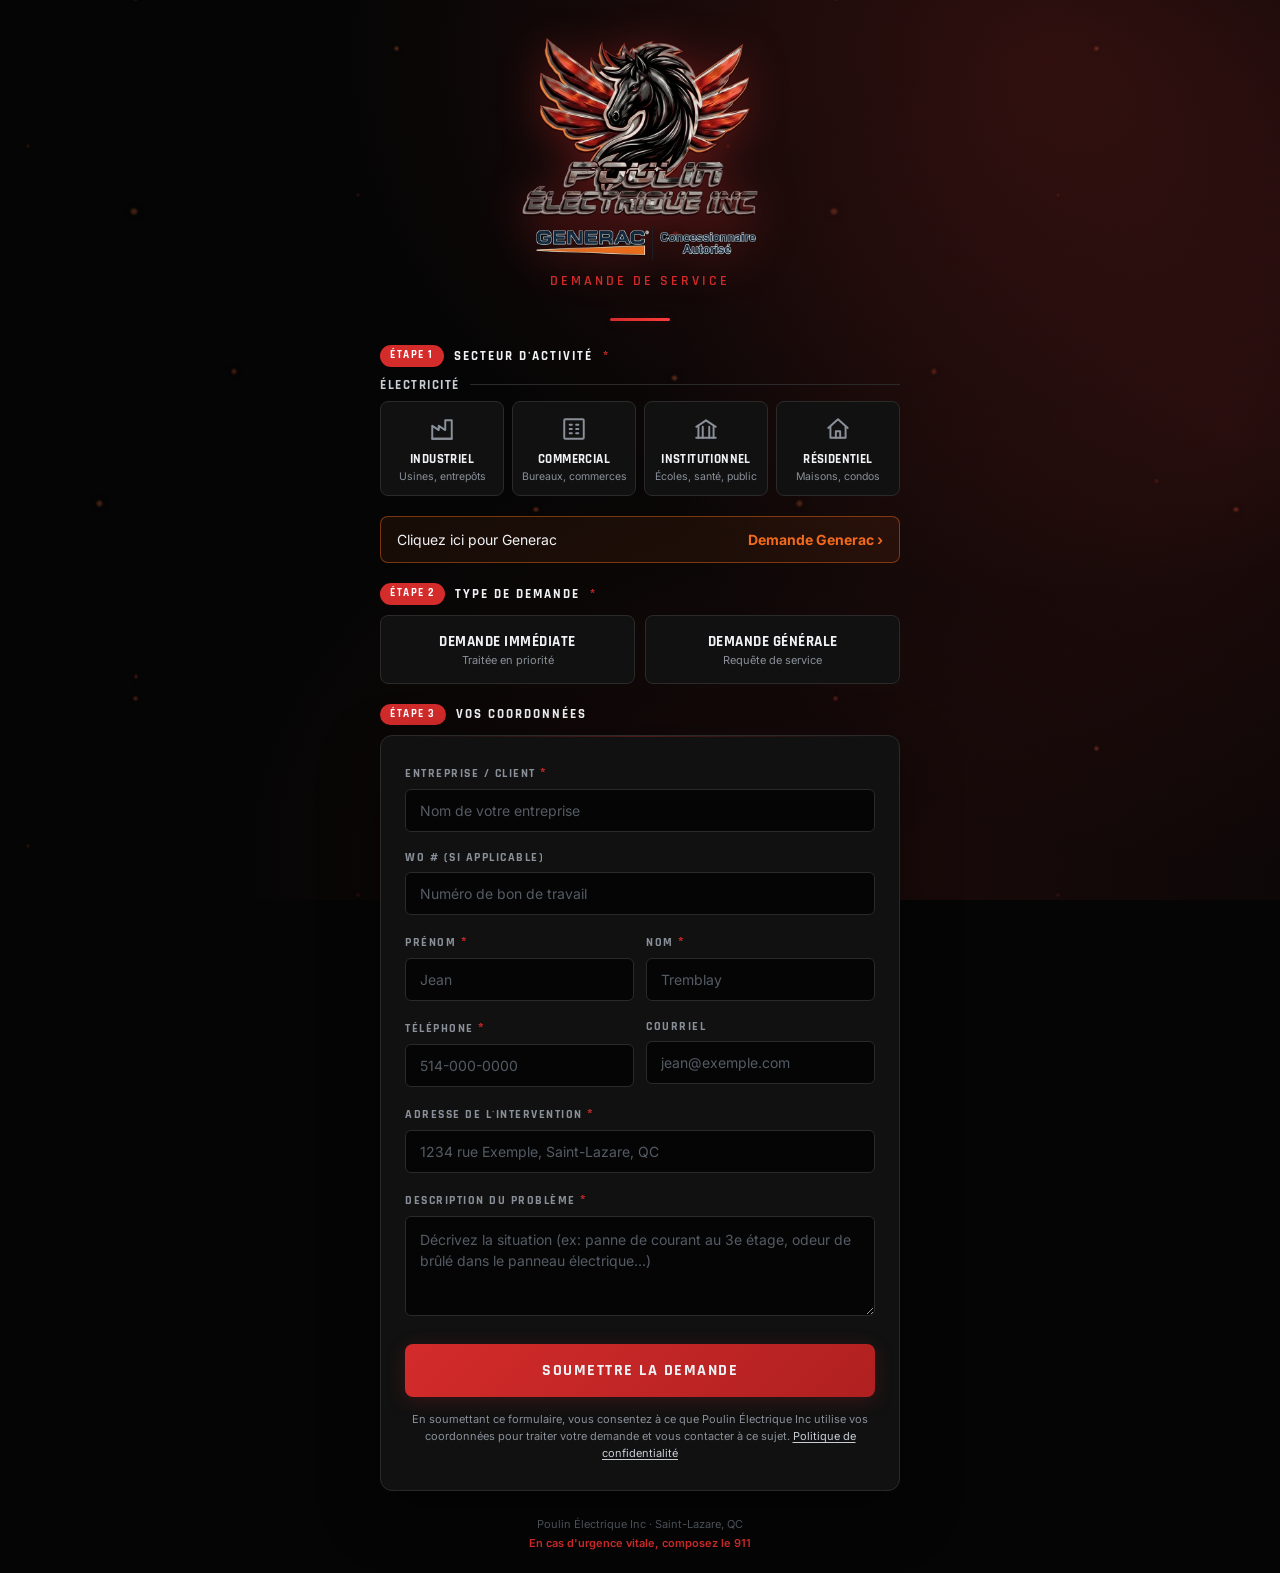
==== index.html @ 54791b35 "Remove Generac nouvelle installation option; use new logo at top" ====
<!DOCTYPE html>
<html lang="fr">
<head>
<meta charset="UTF-8">
<meta name="viewport" content="width=device-width, initial-scale=1.0">
<title>Poulin Électrique – Demande de service</title>
<script>if (window.self !== window.top) document.documentElement.classList.add("embedded");</script>
<link href="https://fonts.googleapis.com/css2?family=Rajdhani:wght@400;500;600;700&family=Inter:wght@400;500;600&display=swap" rel="stylesheet">
<style>
  :root {
    --bg: #050505;
    --orange: #F26B1D;
    --orange-glow: rgba(242, 107, 29, 0.18);
    --surface: #111111;
    --surface-raised: #1A1A1A;
    --surface-hover: #1E1E1E;
    --border: #2A2A2A;
    --border-focus: #D42B2B;
    --red: #D42B2B;
    --red-bright: #FF3B3B;
    --red-glow: rgba(212, 43, 43, 0.2);
    --red-glow-strong: rgba(212, 43, 43, 0.35);
    --silver: #C8CDD4;
    --silver-muted: #8A9099;
    --silver-dim: #555B64;
    --white: #F0F2F5;
    --success: #2ECC71;
    --success-glow: rgba(46, 204, 113, 0.15);
    --radius: 8px;
  }

  * { margin: 0; padding: 0; box-sizing: border-box; }

  body {
    font-family: 'Inter', sans-serif;
    color: var(--white);
    min-height: 100vh;
    display: flex;
    flex-direction: column;
    align-items: center;
    padding: 20px;
    -webkit-font-smoothing: antialiased;
    /* même fond que la page d'accueil : brume rouge + braises */
    background-color: #050505;
    background-image:
      radial-gradient(1200px 900px at 82% 6%, rgba(214, 58, 52, .20), transparent 60%),
      radial-gradient(900px 700px at 96% 48%, rgba(214, 58, 52, .12), transparent 62%),
      radial-gradient(1100px 800px at 68% 96%, rgba(214, 58, 52, .10), transparent 60%),
      url([data-uri]);
    background-repeat: no-repeat, no-repeat, no-repeat, repeat;
    background-size: auto, auto, auto, 700px 700px;
    background-attachment: fixed, fixed, fixed, fixed;
    background-position: center, center, center, center;
  }

  /* Intégré dans la page Squarespace : aucun fond, l'arrière-plan de la page passe au travers */
  html.embedded, html.embedded body { background: transparent !important; }
  html.embedded body { min-height: 0; padding: 4px 12px 8px; }
  html.embedded .container { margin-top: 0; }
  html.embedded .footer { margin-bottom: 0; }

  .container {
    position: relative;
    z-index: 1;
    width: 100%;
    max-width: 520px;
    margin-top: 16px;
  }

  .header {
    text-align: center;
    margin-bottom: 28px;
  }

  .logo-img {
    width: 240px;
    max-width: 85%;
    height: auto;
    display: block;
    margin: 0 auto 10px;
    filter: drop-shadow(0 6px 22px rgba(212, 43, 43, 0.35));
  }

  /* the wordmark already carries the name; keep the h1 for screen readers only */
  .sr-only {
    position: absolute;
    width: 1px;
    height: 1px;
    padding: 0;
    margin: -1px;
    overflow: hidden;
    clip: rect(0, 0, 0, 0);
    white-space: nowrap;
    border: 0;
  }

  .header h1 {
    font-family: 'Rajdhani', sans-serif;
    font-size: 26px;
    font-weight: 700;
    letter-spacing: 2px;
    text-transform: uppercase;
    color: var(--white);
    margin-bottom: 4px;
  }

  .header .subtitle {
    font-family: 'Rajdhani', sans-serif;
    font-size: 14px;
    font-weight: 600;
    text-transform: uppercase;
    letter-spacing: 3px;
    color: var(--red);
  }

  .accent-line {
    width: 60px;
    height: 3px;
    background: linear-gradient(90deg, var(--red), var(--red-bright));
    margin: 16px auto 24px;
    border-radius: 2px;
    box-shadow: 0 0 12px var(--red-glow);
  }

  .urgency-section {
    margin-bottom: 20px;
  }

  .section-label {
    font-family: 'Rajdhani', sans-serif;
    font-size: 12px;
    font-weight: 700;
    text-transform: uppercase;
    letter-spacing: 2px;
    color: var(--silver-muted);
    margin-bottom: 10px;
  }

  .urgency-options {
    display: grid;
    grid-template-columns: 1fr 1fr;
    gap: 10px;
  }

  .urgency-option {
    padding: 16px;
    background: var(--surface);
    border: 1.5px solid var(--border);
    border-radius: var(--radius);
    cursor: pointer;
    transition: all 0.2s ease;
    text-align: center;
    position: relative;
    overflow: hidden;
  }

  .urgency-option::before {
    content: '';
    position: absolute;
    top: 0;
    left: 0;
    right: 0;
    height: 2px;
    background: transparent;
    transition: background 0.2s ease;
  }

  .urgency-option:hover {
    background: var(--surface-hover);
    border-color: #333;
  }

  .urgency-option.selected.emergency {
    border-color: var(--red);
    background: var(--red-glow);
    box-shadow: 0 0 30px rgba(212, 43, 43, 0.12);
  }

  .urgency-option.selected.emergency::before {
    background: linear-gradient(90deg, var(--red), var(--red-bright));
    box-shadow: 0 0 10px var(--red-glow-strong);
  }

  .urgency-option.selected.non-emergency {
    border-color: var(--silver-dim);
    background: rgba(200, 205, 212, 0.05);
  }

  .urgency-option.selected.non-emergency::before {
    background: var(--silver-muted);
  }

  .urgency-option .urgency-icon { font-size: 22px; margin-bottom: 6px; }

  .urgency-option .urgency-text {
    font-family: 'Rajdhani', sans-serif;
    font-size: 15px;
    font-weight: 700;
    text-transform: uppercase;
    letter-spacing: 0.5px;
  }

  .urgency-option .urgency-desc {
    font-size: 11px;
    color: var(--silver-muted);
    margin-top: 2px;
  }

  /* --- Secteur d'activité --- */
  .sector-group { margin-bottom: 14px; }
  .sector-group__title {
    display: flex; align-items: center; gap: 10px;
    font-family: 'Rajdhani', sans-serif; font-size: 13px; font-weight: 700;
    letter-spacing: 1.5px; text-transform: uppercase; color: var(--silver);
    margin: 0 0 8px;
  }
  .sector-group__title::after { content: ''; flex: 1; height: 1px; background: var(--border); }
  .sector-group--generac {
    margin-top: 18px; padding: 14px 14px 12px; border-radius: var(--radius);
    background: rgba(242, 107, 29, 0.05); border: 1px solid rgba(242, 107, 29, 0.35);
    box-shadow: 0 0 0 1px rgba(0,0,0,.4) inset;
  }
  .sector-group--generac .sector-group__title { color: #F5C9A8; margin-bottom: 12px; }
  .sector-group--generac .sector-group__title::after { background: rgba(242, 107, 29, 0.35); }
  .sector-group--generac .sector-group__title .generac-mark { height: 30px; width: auto; display: block; flex: 0 0 auto; }
  .sector-group--generac .sector-group__title span { color: #fff; }
  .sector-group--generac .sector-group__title em { font-style: normal; font-size: 12px; letter-spacing: 1.2px; color: var(--orange); white-space: nowrap; }
  .sector-group--generac .sector-group__title::after { order: 3; }
  .sector-group--generac .sector-option { background: #0E0B09; border-color: rgba(242, 107, 29, 0.28); }
  .sector-group--generac .sector-option:hover { border-color: rgba(242, 107, 29, 0.6); background: #15100C; }
  .sector-group--generac .sector-option svg { stroke: #C9A38A; }
  .sector-options { display: grid; grid-template-columns: repeat(4, 1fr); gap: 8px; }
  .sector-options--2 { grid-template-columns: 1fr 1fr; }
  .sector-options.sector-options--1 { grid-template-columns: 1fr }
  .sector-option {
    position: relative; overflow: hidden; padding: 14px 8px 12px; text-align: center; cursor: pointer;
    background: var(--surface); border: 1.5px solid var(--border); border-radius: var(--radius);
    transition: all 0.2s ease;
  }
  .sector-option::before { content: ''; position: absolute; top: 0; left: 0; right: 0; height: 2px; background: transparent; transition: background .2s; }
  .sector-option:hover { background: var(--surface-hover); border-color: #333; }
  .sector-option svg { width: 26px; height: 26px; stroke: var(--silver-muted); fill: none; stroke-width: 1.8; stroke-linecap: round; stroke-linejoin: round; margin-bottom: 6px; transition: stroke .2s; }
  .sector-option .sector-text { font-family: 'Rajdhani', sans-serif; font-size: 13px; font-weight: 700; letter-spacing: .4px; text-transform: uppercase; color: var(--white); line-height: 1.15; }
  .sector-option .sector-desc { font-size: 10.5px; color: var(--silver-muted); margin-top: 3px; line-height: 1.3; }
  .sector-option.selected { border-color: var(--red); background: var(--red-glow); box-shadow: 0 0 30px rgba(212, 43, 43, 0.12); }
  .sector-option.selected::before { background: linear-gradient(90deg, var(--red), var(--red-bright)); }
  .sector-option.selected svg { stroke: var(--red-bright); }
  .sector-group--generac .sector-option.selected { border-color: var(--orange); background: var(--orange-glow); box-shadow: 0 0 30px rgba(242, 107, 29, 0.12); }
  .sector-group--generac .sector-option.selected::before { background: var(--orange); }
  .sector-group--generac .sector-option.selected svg { stroke: var(--orange); }
  .hidden { display: none !important; }

  .emergency-banner {
    display: none;
    align-items: center;
    gap: 10px;
    padding: 12px 16px;
    background: var(--red-glow);
    border: 1px solid rgba(212, 43, 43, 0.3);
    border-left: 3px solid var(--red);
    border-radius: var(--radius);
    margin-bottom: 16px;
    font-size: 13px;
    color: var(--red-bright);
    animation: pulse-glow 2.5s ease-in-out infinite;
  }

  .emergency-banner.visible { display: flex; }
  /* 26 sept. 2026 — bandeau urgent : texte Generac (Alex + équipe) et rappel 911 */
  .eb-body { display: flex; flex-direction: column; gap: 6px; line-height: 1.5; }
  .eb-gen { display: none; }
  html.mode-generac .eb-elec { display: none; }
  html.mode-generac .eb-gen { display: block; }
  .eb-911 { color: var(--white); font-weight: 600; }

  @keyframes pulse-glow {
    0%, 100% { box-shadow: 0 0 0px transparent; }
    50% { box-shadow: 0 0 20px rgba(212, 43, 43, 0.08); }
  }

  .emergency-banner svg {
    flex-shrink: 0;
    width: 18px;
    height: 18px;
    fill: var(--red-bright);
  }

  .form-card {
    background: var(--surface);
    border: 1px solid var(--border);
    border-radius: 12px;
    padding: 28px 24px;
    box-shadow: 0 20px 60px rgba(0,0,0,0.4);
    position: relative;
  }

  .form-card::before {
    content: '';
    position: absolute;
    top: 0;
    left: 24px;
    right: 24px;
    height: 1px;
    background: linear-gradient(90deg, transparent, rgba(212,43,43,0.3), transparent);
  }

  .form-group { margin-bottom: 18px; }
  .form-group:last-of-type { margin-bottom: 0; }

  label {
    display: block;
    font-family: 'Rajdhani', sans-serif;
    font-size: 12px;
    font-weight: 700;
    text-transform: uppercase;
    letter-spacing: 1.5px;
    color: var(--silver-muted);
    margin-bottom: 7px;
  }

  label .req { color: var(--red); font-size: 14px; }

  input, select, textarea {
    width: 100%;
    padding: 12px 14px;
    background: var(--bg);
    border: 1.5px solid var(--border);
    border-radius: 6px;
    color: var(--white);
    font-family: 'Inter', sans-serif;
    font-size: 14px;
    transition: all 0.2s ease;
    outline: none;
  }

  input:focus, select:focus, textarea:focus {
    border-color: var(--red);
    box-shadow: 0 0 0 3px var(--red-glow);
  }

  input::placeholder, textarea::placeholder { color: var(--silver-dim); }

  select {
    cursor: pointer;
    appearance: none;
    background-image: url("data:image/svg+xml,%3Csvg xmlns='http://www.w3.org/2000/svg' width='12' height='12' viewBox='0 0 24 24' fill='none' stroke='%238A9099' stroke-width='2'%3E%3Cpath d='M6 9l6 6 6-6'/%3E%3C/svg%3E");
    background-repeat: no-repeat;
    background-position: right 14px center;
    padding-right: 36px;
  }

  select option { background: var(--surface); color: var(--white); }
  textarea { resize: vertical; min-height: 100px; line-height: 1.5; }
  .row { display: grid; grid-template-columns: 1fr 1fr; gap: 12px; }

  .submit-btn {
    width: 100%;
    margin-top: 24px;
    padding: 16px;
    background: linear-gradient(135deg, var(--red), #B02020);
    color: var(--white);
    font-family: 'Rajdhani', sans-serif;
    font-size: 16px;
    font-weight: 700;
    text-transform: uppercase;
    letter-spacing: 1.5px;
    border: none;
    border-radius: var(--radius);
    cursor: pointer;
    transition: all 0.25s ease;
    box-shadow: 0 4px 20px var(--red-glow);
    position: relative;
    overflow: hidden;
  }

  .submit-btn::before {
    content: '';
    position: absolute;
    top: 0;
    left: -100%;
    width: 100%;
    height: 100%;
    background: linear-gradient(90deg, transparent, rgba(255,255,255,0.06), transparent);
    transition: left 0.5s ease;
  }

  .submit-btn:hover::before { left: 100%; }

  .submit-btn:hover {
    transform: translateY(-1px);
    box-shadow: 0 8px 32px var(--red-glow-strong);
  }

  .submit-btn:active { transform: translateY(0); }

  .submit-btn.general-mode {
    background: linear-gradient(135deg, #3A3D44, #2A2D34);
    box-shadow: 0 4px 20px rgba(0,0,0,0.3);
  }

  .submit-btn.general-mode:hover {
    box-shadow: 0 8px 24px rgba(0,0,0,0.4);
  }

  .success-overlay {
    display: none;
    flex-direction: column;
    align-items: center;
    justify-content: center;
    text-align: center;
    padding: 48px 24px;
  }

  .success-overlay.visible { display: flex; }

  .success-check {
    width: 72px;
    height: 72px;
    background: var(--success-glow);
    border: 2px solid rgba(46, 204, 113, 0.3);
    border-radius: 50%;
    display: flex;
    align-items: center;
    justify-content: center;
    margin-bottom: 20px;
    animation: pop-in 0.4s cubic-bezier(0.34, 1.56, 0.64, 1);
  }

  @keyframes pop-in {
    0% { transform: scale(0); opacity: 0; }
    100% { transform: scale(1); opacity: 1; }
  }

  .success-check svg { width: 32px; height: 32px; stroke: var(--success); fill: none; }

  .success-overlay h2 {
    font-family: 'Rajdhani', sans-serif;
    font-size: 22px;
    font-weight: 700;
    text-transform: uppercase;
    letter-spacing: 1px;
    margin-bottom: 8px;
  }

  .success-overlay p {
    color: var(--silver-muted);
    font-size: 14px;
    line-height: 1.6;
    max-width: 360px;
  }

  .success-overlay .ref-code {
    font-family: 'Rajdhani', sans-serif;
    font-size: 15px;
    font-weight: 700;
    letter-spacing: 2px;
    color: var(--red-bright);
    background: var(--red-glow);
    border: 1px solid rgba(212, 43, 43, 0.2);
    padding: 10px 20px;
    border-radius: 6px;
    margin-top: 16px;
  }

  .consent {
    margin-top: 14px;
    font-size: 11px;
    line-height: 1.55;
    color: var(--silver-muted);
    text-align: center;
  }

  .consent a {
    color: var(--silver);
    text-decoration: underline;
    text-underline-offset: 2px;
  }

  .consent a:hover { color: var(--white); }

  .footer {
    margin-top: 24px;
    text-align: center;
    font-size: 11px;
    color: var(--silver-dim);
    line-height: 1.7;
  }

  .footer a { color: var(--silver-muted); text-decoration: none; }
  .footer .emergency-note { color: var(--red); font-weight: 600; }

  @media (max-width: 480px) {
    .container { margin-top: 8px; }
    .form-card { padding: 22px 18px; }
    .row { grid-template-columns: 1fr; gap: 0; }
    .sector-options { grid-template-columns: 1fr 1fr; }
    .sector-group--generac .sector-group__title em { font-size: 10.5px; letter-spacing: .8px; }
    .header h1 { font-size: 22px; letter-spacing: 1.5px; }
    .logo-img { width: 190px; }
  }

  /* 26 sept. 2026 — intégré sur grand écran : le formulaire occupe toute la largeur, en 2 colonnes */
  @media (min-width: 1000px) {
    html.embedded .container { max-width: 1280px; }
    html.embedded .pei-cols { display: grid; grid-template-columns: minmax(0, 1fr) minmax(0, 1fr); gap: 40px; align-items: start; }
  }

  /* 26 sept. 2026 — étapes numérotées (1. secteur, 2. type de demande, 3. coordonnées) */
  .section-label { display: flex; align-items: center; gap: 10px; font-size: 13px; color: var(--white); }
  .step-num { display: inline-flex; align-items: center; padding: 3px 10px; border-radius: 999px; background: var(--red); color: #fff; font-size: 11px; font-weight: 700; letter-spacing: 1.5px; line-height: 1.4; }
  .section-label--step3 { margin-bottom: 10px; }

  /* 26 sept. 2026 — deux formulaires : électricité (par défaut) et Generac (mode=generac) */
  .lbl-gen, .step-num--2, .generac-link { display: none; }
  html.mode-generac .lbl-elec, html.mode-generac .sector-group:not(.sector-group--generac) { display: none; }
  html.mode-generac .lbl-gen { display: inline; }
  html.mode-elec .sector-group--generac { display: none; }
  html.mode-elec .generac-link { display: flex; }
  .generac-link { align-items: center; justify-content: space-between; gap: 12px; margin: 0 0 20px; padding: 14px 16px; border: 1px solid rgba(242, 107, 29, .45); border-radius: var(--radius); background: rgba(242, 107, 29, .08); color: var(--white); text-decoration: none; font-size: 14px; }
  .generac-link:hover { background: rgba(242, 107, 29, .14); }
  .generac-link__cta { color: #F26B1D; font-weight: 700; white-space: nowrap; }
</style>
</head>
<body>

<div class="container">
  <div class="header">
    <img src="[data-uri]" alt="Poulin Électrique Inc" class="logo-img">
    <h1 class="sr-only">Poulin Électrique Inc</h1>
    <div class="subtitle">Demande de service</div>
  </div>

  <div class="accent-line"></div>

  <div class="pei-cols">
  <div class="pei-col pei-col--left">
  <div class="urgency-section" id="sectorSection">
    <div class="section-label"><span class="step-num">Étape 1</span><span class="lbl-elec">Secteur d'activité</span><span class="lbl-gen">Votre demande Generac</span> <span style="color:var(--red)">*</span></div>

    <div class="sector-group">
      <div class="sector-group__title">Électricité</div>
      <div class="sector-options">
        <div class="sector-option" onclick="selectSector('industriel','Industriel','electricite',this)">
          <svg viewBox="0 0 24 24"><path d="M3 21V9l6 4V9l6 4V4h6v17H3z"/><path d="M3 21h18"/></svg>
          <div class="sector-text">Industriel</div>
          <div class="sector-desc">Usines, entrepôts</div>
        </div>
        <div class="sector-option" onclick="selectSector('commercial','Commercial','electricite',this)">
          <svg viewBox="0 0 24 24"><rect x="3" y="3" width="18" height="18" rx="1"/><path d="M8 8h2M14 8h2M8 12h2M14 12h2M8 16h2M14 16h2"/></svg>
          <div class="sector-text">Commercial</div>
          <div class="sector-desc">Bureaux, commerces</div>
        </div>
        <div class="sector-option" onclick="selectSector('institutionnel','Institutionnel','electricite',this)">
          <svg viewBox="0 0 24 24"><path d="M3 10l9-6 9 6"/><path d="M5 10v10M19 10v10M9 10v10M15 10v10"/><path d="M3 20h18"/></svg>
          <div class="sector-text">Institutionnel</div>
          <div class="sector-desc">Écoles, santé, public</div>
        </div>
        <div class="sector-option" onclick="selectSector('residentiel','Résidentiel','electricite',this)">
          <svg viewBox="0 0 24 24"><path d="M3 11l9-8 9 8"/><path d="M5 10v10h14V10"/><path d="M10 20v-6h4v6"/></svg>
          <div class="sector-text">Résidentiel</div>
          <div class="sector-desc">Maisons, condos</div>
        </div>
      </div>
    </div>

    <div class="sector-group sector-group--generac">
      <div class="sector-group__title">
        <svg class="generac-mark" viewBox="0 0 200 52" role="img" aria-label="Generac">
          <text x="0" y="31" textLength="176" lengthAdjust="spacingAndGlyphs" font-family="'Arial Black', 'Helvetica Neue', Arial, sans-serif" font-weight="900" font-size="36" fill="#fff" letter-spacing="1">GENERAC</text>
          <text x="180" y="12" font-family="Arial, sans-serif" font-size="9" fill="#fff">®</text>
          <path d="M2 37 L176 41 L2 49 Z" fill="#F26B1D"/>
        </svg>
        <em>Concessionnaire autorisé</em>
      </div>
      <div class="sector-options sector-options--1">
        <div class="sector-option" onclick="selectSector('generac-service','Generac – Service','generac',this)">
          <svg viewBox="0 0 24 24"><path d="M14.7 6.3a4 4 0 0 0 5 5L14 17.1a2.5 2.5 0 0 1-3.5 0l-4.3-4.3a2.5 2.5 0 0 1 0-3.5l5.7-5.7a4 4 0 0 0 2.8 2.7z"/><path d="M4 20l4-4"/></svg>
          <div class="sector-text">Demande de service</div>
          <div class="sector-desc">Entretien, réparation, garantie</div>
        </div>
      </div>
    </div>
  </div>

  <a class="generac-link" id="generacLink" href="https://www.poulinelectrique.com/generac-entretien-et-reparations#formulaire" target="_top"><span>Cliquez ici pour Generac</span><span class="generac-link__cta">Demande Generac ›</span></a>

  <div class="urgency-section" id="urgencySection">
    <div class="section-label"><span class="step-num">Étape 2</span>Type de demande <span style="color:var(--red)">*</span></div>
    <div class="urgency-options">
      <div class="urgency-option emergency" onclick="selectUrgency('emergency', this)">
                <div class="urgency-text">Demande immédiate</div>
        <div class="urgency-desc">Traitée en priorité</div>
      </div>
      <div class="urgency-option non-emergency" onclick="selectUrgency('non-emergency', this)">
                <div class="urgency-text">Demande générale</div>
        <div class="urgency-desc">Requête de service</div>
      </div>
    </div>
  </div>

  <div class="emergency-banner" id="emergencyBanner">
    <svg viewBox="0 0 24 24"><path d="M12 2C6.48 2 2 6.48 2 12s4.48 10 10 10 10-4.48 10-10S17.52 2 12 2zm1 15h-2v-2h2v2zm0-4h-2V7h2v6z"/></svg>
    <div class="eb-body">
      <span class="eb-elec">Un membre de l'équipe sera avisé immédiatement par SMS. Nous tenterons de communiquer avec vous dans les 24 heures.</span>
      <span class="eb-gen">Alex et l'équipe Generac recevront votre demande immédiate par texto et par courriel.</span>
      <strong class="eb-911">Danger pour la sécurité ou vies en jeu ? Composez le 911. Nous ne sommes pas un service d'urgence.</strong>
    </div>
  </div>
  </div>
  <div class="pei-col pei-col--right">
  <div class="section-label section-label--step3"><span class="step-num step-num--3">Étape 3</span><span class="step-num step-num--2">Étape 2</span>Vos coordonnées</div>
  <div class="form-card" id="formCard">
    <div class="form-group">
      <label id="companyLabel">Entreprise / Client <span class="req">*</span></label>
      <input type="text" id="company" placeholder="Nom de votre entreprise">
    </div>

    <div class="form-group" id="workOrderGroup">
      <label>WO # (si applicable)</label>
      <input type="text" id="workOrder" placeholder="Numéro de bon de travail">
    </div>

    <div class="row">
      <div class="form-group">
        <label>Prénom <span class="req">*</span></label>
        <input type="text" id="firstName" placeholder="Jean">
      </div>
      <div class="form-group">
        <label>Nom <span class="req">*</span></label>
        <input type="text" id="lastName" placeholder="Tremblay">
      </div>
    </div>

    <div class="row">
      <div class="form-group">
        <label>Téléphone <span class="req">*</span></label>
        <input type="tel" id="phone" placeholder="514-000-0000">
      </div>
      <div class="form-group">
        <label>Courriel</label>
        <input type="email" id="email" placeholder="jean@exemple.com">
      </div>
    </div>

    <div class="form-group">
      <label id="addressLabel">Adresse de l'intervention <span class="req">*</span></label>
      <input type="text" id="address" placeholder="1234 rue Exemple, Saint-Lazare, QC">
    </div>

    <!-- Génératrice existante : affiché seulement pour « Generac – Demande de service » -->
    <div id="generacGroup" class="hidden" style="margin-bottom:18px">
      <div class="form-group">
        <label for="genPlan">Formule souhaitée</label>
        <select id="genPlan"><option value="">Choisir…</option><option>À la visite</option><option>Entretien annuel</option><option>Entretien et surveillance</option><option>Je ne sais pas encore</option></select>
      </div>
      <div class="form-group">
        <label for="genModel">Modèle ou numéro de série <span style="color:var(--silver-dim);font-weight:400">(si connu)</span></label>
        <input type="text" id="genModel" placeholder="Sur la plaque signalétique, sous le couvercle">
      </div>
      <div class="row">
        <div class="form-group">
          <label for="genInstaller">Installée par</label>
          <select id="genInstaller"><option value="">Choisir…</option><option>Poulin Électrique</option><option>Un autre installateur</option><option>Je ne sais pas</option></select>
        </div>
        <div class="form-group">
          <label for="genWarranty">Sous garantie ?</label>
          <select id="genWarranty"><option value="">Choisir…</option><option>Oui</option><option>Non</option><option>Je ne sais pas</option></select>
        </div>
      </div>
      <div class="form-group">
        <label for="genMobileLink">Surveillance Mobile Link</label>
        <select id="genMobileLink"><option value="">Choisir…</option><option>Oui, activée</option><option>Non</option><option>Je ne sais pas</option></select>
      </div>
    </div>
        <div class="form-group">
      <label id="descLabel">Description du problème <span class="req">*</span></label>
      <textarea id="description" placeholder="Décrivez la situation (ex: panne de courant au 3e étage, odeur de brûlé dans le panneau électrique...)"></textarea>
    </div>

    <button class="submit-btn" id="submitBtn" onclick="submitForm()">
      Soumettre la demande
    </button>

    <p class="consent">
      En soumettant ce formulaire, vous consentez à ce que Poulin Électrique Inc utilise vos coordonnées
      pour traiter votre demande et vous contacter à ce sujet.
      <a href="https://www.poulinelectrique.com/apropos-politique-de-confidentialite" target="_blank" rel="noopener">Politique de confidentialité</a>
    </p>
  </div>
  <!-- 26 sept. 2026 — coordonnées centrées sous le bouton Soumettre (colonne de droite) -->
  <div class="footer">
    Poulin Électrique Inc · Saint-Lazare, QC<br>
    <span class="emergency-note">En cas d'urgence vitale, composez le 911</span>
  </div>
  </div>
  </div>

  <div class="success-overlay" id="successOverlay">
    <div class="success-check">
      <svg viewBox="0 0 24 24" stroke-width="2.5" stroke-linecap="round" stroke-linejoin="round"><path d="M20 6L9 17l-5-5"/></svg>
    </div>
    <h2>Demande reçue</h2>
    <p id="successMessage">Votre demande a été soumise avec succès.</p>
    <div class="ref-code" id="refCode"></div>
  </div>

</div>

<script>
  // ============================================================
  // CONFIG — Replace with your n8n webhook URL
  // ============================================================
  const WEBHOOK_URL = 'https://n8n.poulinelectrique.com/webhook/demande-service';
  // ============================================================

  let selectedUrgency = null;
  let selectedSector = null;   // { key, label, division }

  // ============================================================
  // LANGUE (25 sept. 2026) — FR par défaut ; anglais via ?lang=en
  // ou message { type: 'pei-lang', lang: 'en' | 'fr' } envoyé par la page Squarespace (Weglot).
  // Les données envoyées au webhook restent en français (+ champ « lang »).
  // ============================================================
  let LANG = /[?&]lang=en(&|$)/.test(location.search) ? 'en' : 'fr';

  // 26 sept. 2026 — deux formulaires : Generac (?mode=generac ou ?type=generac-…) ou électricité seulement (par défaut)
  const PEI_PARAMS = new URLSearchParams(location.search);
  const MODE = (PEI_PARAMS.get('mode') === 'generac' || /^generac-/.test(PEI_PARAMS.get('type') || '')) ? 'generac' : 'elec';
  document.documentElement.classList.add('mode-' + MODE);
  const PLANS = { visite: 'À la visite', annuel: 'Entretien annuel', surveillance: 'Entretien et surveillance' };
  const UI = {
    fr: {
      btnUrgent: 'Soumettre la demande immédiate', btnSubmit: 'Soumettre la demande', sending: 'Envoi en cours...',
      needSector: 'Veuillez sélectionner le secteur d\'activité.', needType: 'Veuillez sélectionner le type de demande.',
      connError: 'Erreur de connexion. Veuillez réessayer ou appeler directement.',
      okUrgent: 'Votre demande immédiate a été transmise et un membre de l\'équipe a été avisé par texto. Nous tenterons de communiquer avec vous dans les 24 heures.',
      okUrgentGen: 'Alex et l\'équipe Generac ont reçu votre demande immédiate par texto et par courriel. Nous tenterons de communiquer avec vous dans les 24 heures.',
      okGeneral: 'Votre demande a été soumise avec succès. Notre équipe en prendra connaissance dès le prochain jour ouvrable.',
      title: 'Poulin Électrique – Demande de service'
    },
    en: {
      btnUrgent: 'Submit immediate request', btnSubmit: 'Submit request', sending: 'Sending...',
      needSector: 'Please select a sector.', needType: 'Please select a request type.',
      connError: 'Connection error. Please try again or call us directly.',
      okUrgent: 'Your immediate request has been sent and a team member has been notified by text. We will try to contact you within 24 hours.',
      okUrgentGen: 'Alex and the Generac team have received your immediate request by text and email. We will try to contact you within 24 hours.',
      okGeneral: 'Your request has been submitted. Our team will review it on the next business day.',
      title: 'Poulin Électrique – Service Request'
    }
  };
  function L(k) { return (UI[LANG] || UI.fr)[k]; }

  // Textes fixes de la page : français → anglais
  const STATIC_EN = {
    'Demande de service': 'Service request',
    'Secteur d\'activité': 'Sector',
    'Électricité': 'Electrical',
    'Industriel': 'Industrial', 'Usines, entrepôts': 'Factories, warehouses',
    'Commercial': 'Commercial', 'Bureaux, commerces': 'Offices, retail',
    'Institutionnel': 'Institutional', 'Écoles, santé, public': 'Schools, healthcare, public',
    'Résidentiel': 'Residential', 'Maisons, condos': 'Homes, condos',
    'Concessionnaire autorisé': 'Authorized dealer',
    'Entretien, réparation, garantie': 'Maintenance, repair, warranty',
    'Type de demande': 'Request type',
    'Votre demande Generac': 'Your Generac request', 'Formule souhaitée': 'Preferred plan', 'À la visite': 'Per visit', 'Entretien annuel': 'Annual maintenance', 'Entretien et surveillance': 'Maintenance and monitoring', 'Je ne sais pas encore': 'Not sure yet', 'Cliquez ici pour Generac': 'Click here for Generac', 'Demande Generac ›': 'Generac Request ›',
    'Étape 1': 'Step 1', 'Étape 2': 'Step 2', 'Étape 3': 'Step 3', 'Vos coordonnées': 'Your contact details',
    'Demande immédiate': 'Immediate request', 'Traitée en priorité': 'Handled as a priority',
    'Alex et l\'équipe Generac recevront votre demande immédiate par texto et par courriel.': 'Alex and the Generac team will receive your immediate request by text and email.',
    'Danger pour la sécurité ou vies en jeu ? Composez le 911. Nous ne sommes pas un service d\'urgence.': 'Safety hazard or lives at risk? Call 911. We are not an emergency service.',
    'Demande générale': 'General request', 'Requête de service': 'Service request',
    'Un membre de l\'équipe sera avisé immédiatement par SMS. Nous tenterons de communiquer avec vous dans les 24 heures.': 'A team member will be notified immediately by text message. We will try to contact you within 24 hours.',
    'WO # (si applicable)': 'WO # (if applicable)',
    'Prénom': 'First name', 'Nom': 'Last name', 'Téléphone': 'Phone', 'Courriel': 'Email',
    'Modèle ou numéro de série': 'Model or serial number', '(si connu)': '(if known)',
    'Installée par': 'Installed by', 'Sous garantie ?': 'Under warranty?', 'Surveillance Mobile Link': 'Mobile Link monitoring',
    'Choisir…': 'Choose…', 'Un autre installateur': 'Another installer', 'Je ne sais pas': 'I don\'t know',
    'Oui': 'Yes', 'Non': 'No', 'Oui, activée': 'Yes, activated',
    'Soumettre la demande': 'Submit request',
    'En soumettant ce formulaire, vous consentez à ce que Poulin Électrique Inc utilise vos coordonnées pour traiter votre demande et vous contacter à ce sujet.': 'By submitting this form, you consent to Poulin Électrique Inc using your contact information to process your request and contact you about it.',
    'Politique de confidentialité': 'Privacy Policy',
    'Demande reçue': 'Request received',
    'Votre demande a été soumise avec succès.': 'Your request has been submitted.',
    'Poulin Électrique Inc · Saint-Lazare, QC': 'Poulin Électrique Inc · Saint-Lazare, QC',
    'En cas d\'urgence vitale, composez le 911': 'In a life-threatening emergency, call 911'
  };
  const PH_EN = {
    'Numéro de bon de travail': 'Work order number', 'Jean': 'John', 'Tremblay': 'Smith',
    'jean@exemple.com': 'john@example.com', '1234 rue Exemple, Saint-Lazare, QC': '1234 Example St., Saint-Lazare, QC',
    'Sur la plaque signalétique, sous le couvercle': 'On the rating plate, under the cover'
  };
  // Éléments gérés par COPY (libellés qui changent selon le secteur) : exclus de la traduction automatique
  const COPY_IDS = ['companyLabel', 'addressLabel', 'descLabel'];
  const ORIG = new WeakMap();
  const norm = t => t.replace(/\s+/g, ' ').trim();

  function translateStatic() {
    const w = document.createTreeWalker(document.body, NodeFilter.SHOW_TEXT);
    let n;
    while ((n = w.nextNode())) {
      const par = n.parentElement;
      if (!par || par.closest('script,style,svg') || COPY_IDS.some(id => par.closest('#' + id))) continue;
      if (par.closest('#submitBtn') || par.id === 'successMessage') continue;
      if (!ORIG.has(n)) ORIG.set(n, n.textContent);
      const fr = ORIG.get(n), key = norm(fr);
      if (!key) continue;
      if (LANG === 'en' && STATIC_EN[key] !== undefined) {
        const lead = fr.match(/^\s*/)[0], trail = fr.match(/\s*$/)[0];
        n.textContent = lead + STATIC_EN[key] + trail;
      } else {
        n.textContent = fr;
      }
    }
    document.querySelectorAll('input[placeholder], textarea[placeholder]').forEach(el => {
      if (COPY_IDS.includes(el.id) || el.id === 'company' || el.id === 'description') return;
      if (!el.dataset.phFr) el.dataset.phFr = el.placeholder;
      el.placeholder = (LANG === 'en' && PH_EN[el.dataset.phFr]) || el.dataset.phFr;
    });
  }

  function applyLang() {
    document.documentElement.lang = LANG === 'en' ? 'en-CA' : 'fr-CA';
    document.title = L('title');
    translateStatic();
    if (selectedSector) setCopy(selectedSector.key, selectedSector.division); else setCopy('industriel', 'electricite');
    setButton();
  }

  window.addEventListener('message', function (e) {
    if (e.source !== window.parent || !e.data || e.data.type !== 'pei-lang') return;
    const l = e.data.lang === 'en' ? 'en' : 'fr';
    if (l === LANG) return;
    LANG = l; applyLang();
  });

  document.addEventListener('DOMContentLoaded', function () {
    // Les choix des listes gardent leur valeur française dans les données envoyées
    document.querySelectorAll('#generacGroup option').forEach(o => { if (!o.hasAttribute('value')) o.value = o.textContent; });
    if (LANG === 'en') applyLang();
  });

  const COPY = {
    electricite: {
      company: 'Entreprise / Client <span class="req">*</span>',
      companyPh: 'Nom de votre entreprise',
      address: 'Adresse de l\'intervention <span class="req">*</span>',
      desc: 'Description du problème <span class="req">*</span>',
      descPh: 'Décrivez la situation (ex: panne de courant au 3e étage, odeur de brûlé dans le panneau électrique...)'
    },
    residentiel: {
      company: 'Nom du client ou de l\'entreprise',
      companyPh: 'Facultatif si vous êtes un particulier',
      address: 'Adresse de l\'intervention <span class="req">*</span>',
      desc: 'Description du problème <span class="req">*</span>',
      descPh: 'Décrivez la situation (ex: disjoncteur qui saute, prise sans courant, ajout d\'un circuit...)'
    },
    'generac-service': {
      company: 'Nom du client ou de l\'entreprise',
      companyPh: 'Facultatif si vous êtes un particulier',
      address: 'Adresse de la génératrice <span class="req">*</span>',
      desc: 'Description de la demande <span class="req">*</span>',
      descPh: 'Modèle et année si connus, code d\'erreur affiché, entretien annuel, réparation, garantie...'
    }
  };

  const COPY_EN = {
    electricite: {
      company: 'Company / Client <span class="req">*</span>',
      companyPh: 'Your company name',
      address: 'Service address <span class="req">*</span>',
      desc: 'Description of the problem <span class="req">*</span>',
      descPh: 'Describe the situation (e.g. power outage on the 3rd floor, burning smell in the electrical panel...)'
    },
    residentiel: {
      company: 'Client or company name',
      companyPh: 'Optional for homeowners',
      address: 'Service address <span class="req">*</span>',
      desc: 'Description of the problem <span class="req">*</span>',
      descPh: 'Describe the situation (e.g. breaker keeps tripping, dead outlet, adding a circuit...)'
    },
    'generac-service': {
      company: 'Client or company name',
      companyPh: 'Optional for homeowners',
      address: 'Generator address <span class="req">*</span>',
      desc: 'Description of the request <span class="req">*</span>',
      descPh: 'Model and year if known, error code displayed, annual maintenance, repair, warranty...'
    }
  };

  function setCopy(key, division) {
    const src = LANG === 'en' ? COPY_EN : COPY;
    const copy = src[key] || src[division] || src.electricite;
    document.getElementById('companyLabel').innerHTML = copy.company;
    document.getElementById('company').placeholder = copy.companyPh;
    document.getElementById('addressLabel').innerHTML = copy.address;
    document.getElementById('descLabel').innerHTML = copy.desc;
    document.getElementById('description').placeholder = copy.descPh;
  }

  function setButton() {
    const btn = document.getElementById('submitBtn');
    if (!btn || btn.disabled) return;
    btn.textContent = selectedUrgency === 'emergency' ? L('btnUrgent') : L('btnSubmit');
  }

  function selectSector(key, label, division, el) {
    document.querySelectorAll('.sector-option').forEach(o => o.classList.remove('selected'));
    el.classList.add('selected');
    selectedSector = { key: key, label: label, division: division };
    document.getElementById('generacGroup').classList.toggle('hidden', key !== 'generac-service');

    setCopy(key, division);

    // Bon de travail : pertinent seulement pour la clientèle d'affaires
    const business = division === 'electricite' && key !== 'residentiel';
    document.getElementById('workOrderGroup').classList.toggle('hidden', !business);

  }

  function selectUrgency(type, el) {
    document.querySelectorAll('.urgency-option').forEach(o => o.classList.remove('selected'));
    el.classList.add('selected');
    selectedUrgency = type;

    const banner = document.getElementById('emergencyBanner');
    const btn = document.getElementById('submitBtn');

    if (type === 'emergency') {
      banner.classList.add('visible');
      btn.className = 'submit-btn';
      btn.textContent = L('btnUrgent');
    } else {
      banner.classList.remove('visible');
      btn.className = 'submit-btn general-mode';
      btn.textContent = L('btnSubmit');
    }
  }

  async function submitForm() {
    const business = selectedSector && selectedSector.division === 'electricite' && selectedSector.key !== 'residentiel';
    const required = ['firstName', 'lastName', 'phone', 'address', 'description'];
    if (business) required.unshift('company');
    let valid = true;

    if (!selectedSector) {
      alert(L('needSector'));
      return;
    }
    if (!selectedUrgency) {
      alert(L('needType'));
      return;
    }

    required.forEach(id => {
      const el = document.getElementById(id);
      if (!el.value.trim()) {
        el.style.borderColor = 'var(--red)';
        el.style.boxShadow = '0 0 0 3px var(--red-glow)';
        valid = false;
        el.addEventListener('input', () => {
          el.style.borderColor = 'var(--border)';
          el.style.boxShadow = 'none';
        }, { once: true });
      }
    });

    if (!valid) return;

    // Generate reference code
    const prefix = selectedUrgency === 'emergency' ? 'URG' : (selectedSector.division === 'generac' ? 'GEN' : 'DEM');
    const ref = prefix + '-' + Date.now().toString(36).toUpperCase().slice(-6);

    // Build payload
    const fullName = (document.getElementById('firstName').value.trim() + ' ' + document.getElementById('lastName').value.trim()).trim();
    const companyVal = document.getElementById('company').value.trim() || fullName;
    const payload = {
      ref: ref,
      lang: LANG,                                 // langue du client : 'fr' | 'en'
      type: selectedUrgency,
      division: selectedSector.division,          // 'electricite' | 'generac'
      sector: selectedSector.key,                 // industriel | commercial | institutionnel | residentiel | generac-service
      sectorLabel: selectedSector.label,
      timestamp: new Date().toISOString(),
      company: companyVal,
      companyLabel: companyVal,
      workOrder: document.getElementById('workOrder').value.trim() || null,
      firstName: document.getElementById('firstName').value.trim(),
      lastName: document.getElementById('lastName').value.trim(),
      phone: document.getElementById('phone').value.trim(),
      email: document.getElementById('email').value.trim() || null,
      address: document.getElementById('address').value.trim(),
      description: document.getElementById('description').value.trim()
    };

    // Génératrice existante : détails envoyés à part et ajoutés à la description (visibles dans le courriel)
    if (selectedSector.key === 'generac-service') {
      const v = id => document.getElementById(id).value.trim();
      const g = { plan: v('genPlan') || null, model: v('genModel') || null, installer: v('genInstaller') || null, warranty: v('genWarranty') || null, mobileLink: v('genMobileLink') || null };
      payload.generac = g;
      const lines = [g.plan && 'Formule souhaitée : ' + g.plan, g.model && 'Modèle / no de série : ' + g.model, g.installer && 'Installée par : ' + g.installer, g.warranty && 'Sous garantie : ' + g.warranty, g.mobileLink && 'Mobile Link : ' + g.mobileLink].filter(Boolean);
      if (lines.length) payload.description += '\n\n— Génératrice —\n' + lines.join('\n');
    }

    // Loading state
    const btn = document.getElementById('submitBtn');
    const originalText = btn.textContent;
    btn.disabled = true;
    btn.style.opacity = '0.6';
    btn.textContent = L('sending');

    try {
      const response = await fetch(WEBHOOK_URL, {
        method: 'POST',
        headers: { 'Content-Type': 'application/json' },
        body: JSON.stringify(payload)
      });

      if (!response.ok) throw new Error('Erreur serveur: ' + response.status);

      // Success — show confirmation
      showSuccess(ref, selectedUrgency);

    } catch (err) {
      console.error('Webhook error:', err);

      // Show error but still confirm to user — don't leave them hanging
      // In production you could retry or queue locally
      const errorBanner = document.createElement('div');
      errorBanner.style.cssText = 'padding:12px 16px;background:rgba(212,43,43,0.15);border:1px solid rgba(212,43,43,0.3);border-radius:8px;margin-top:12px;font-size:13px;color:#FF3B3B;text-align:center;';
      errorBanner.textContent = L('connError');
      document.getElementById('formCard').appendChild(errorBanner);

      // Reset button
      btn.disabled = false;
      btn.style.opacity = '1';
      btn.textContent = originalText;

      // Remove error after 5s
      setTimeout(() => errorBanner.remove(), 5000);
    }
  }

  function showSuccess(ref, urgency) {
    document.querySelectorAll('.urgency-section').forEach(s => s.style.display = 'none');
    document.getElementById('emergencyBanner').style.display = 'none';
    document.getElementById('formCard').style.display = 'none';

    const overlay = document.getElementById('successOverlay');
    overlay.classList.add('visible');
    document.getElementById('refCode').textContent = '# ' + ref;

    const successMsg = document.getElementById('successMessage');
    if (urgency === 'emergency') {
      successMsg.textContent = L(MODE === 'generac' ? 'okUrgentGen' : 'okUrgent');
    } else {
      successMsg.textContent = L('okGeneral');
    }
  }

  // Hauteur → page parente (Squarespace) pour que l'iframe s'ajuste sans barre de défilement
  (function () {
    if (window.self === window.top) return;
    let last = 0;
    function send() {
      const h = Math.ceil(document.documentElement.scrollHeight);
      if (h !== last) { last = h; window.parent.postMessage({ pei: 'height', h: h }, '*'); }
    }
    new ResizeObserver(send).observe(document.body);
    window.addEventListener('load', send);
    document.fonts && document.fonts.ready.then(send);
    send();
  })();

// Présélection depuis le site : ...?type=generac-service, generac-installation, industriel, commercial, institutionnel, residentiel
(function () {
  function go() {
    var t = new URLSearchParams(location.search).get('type');
    if (t && /^[a-z-]+$/.test(t)) {
      var el = document.querySelector('.sector-option[onclick*="\'' + t + '\'"]');
      if (el) el.click();
    }
    var p = new URLSearchParams(location.search).get('plan'), sel = document.getElementById('genPlan');
    if (sel && PLANS[p]) sel.value = PLANS[p];
    if (new URLSearchParams(location.search).get('urgence') === '1') selectUrgent();
    // Lien vers le formulaire Generac : même domaine que la page qui intègre le formulaire
    var a = document.getElementById('generacLink');
    try { if (a && document.referrer) a.href = new URL(document.referrer).origin + '/generac-entretien-et-reparations#formulaire'; } catch (e) {}
  }
  // 26 sept. 2026 — bouton « Ma génératrice est en panne » : demande urgente présélectionnée
  function selectUrgent() {
    if (MODE === 'generac' && !(selectedSector && selectedSector.key === 'generac-service')) {
      var gs = document.querySelector('.sector-option[onclick*="\'generac-service\'"]');
      if (gs) gs.click();
    }
    var u = document.querySelector('.urgency-option.emergency');
    if (u) selectUrgency('emergency', u);
  }
  window.addEventListener('message', function (e) {
    if (e.source !== window.parent || !e.data || e.data.type !== 'pei-urgent') return;
    selectUrgent();
  });
  // La page parente peut choisir la formule sans recharger : postMessage({ type: 'pei-plan', plan: 'annuel' })
  window.addEventListener('message', function (e) {
    if (e.source !== window.parent || !e.data || e.data.type !== 'pei-plan') return;
    var gs = document.querySelector('.sector-option[onclick*="\'generac-service\'"]');
    if (gs && !(selectedSector && selectedSector.key === 'generac-service')) gs.click();
    var sel = document.getElementById('genPlan');
    if (sel && PLANS[e.data.plan]) sel.value = PLANS[e.data.plan];
  });
  if (document.readyState === 'loading') document.addEventListener('DOMContentLoaded', go); else go();
})();
</script>

</body>
</html>
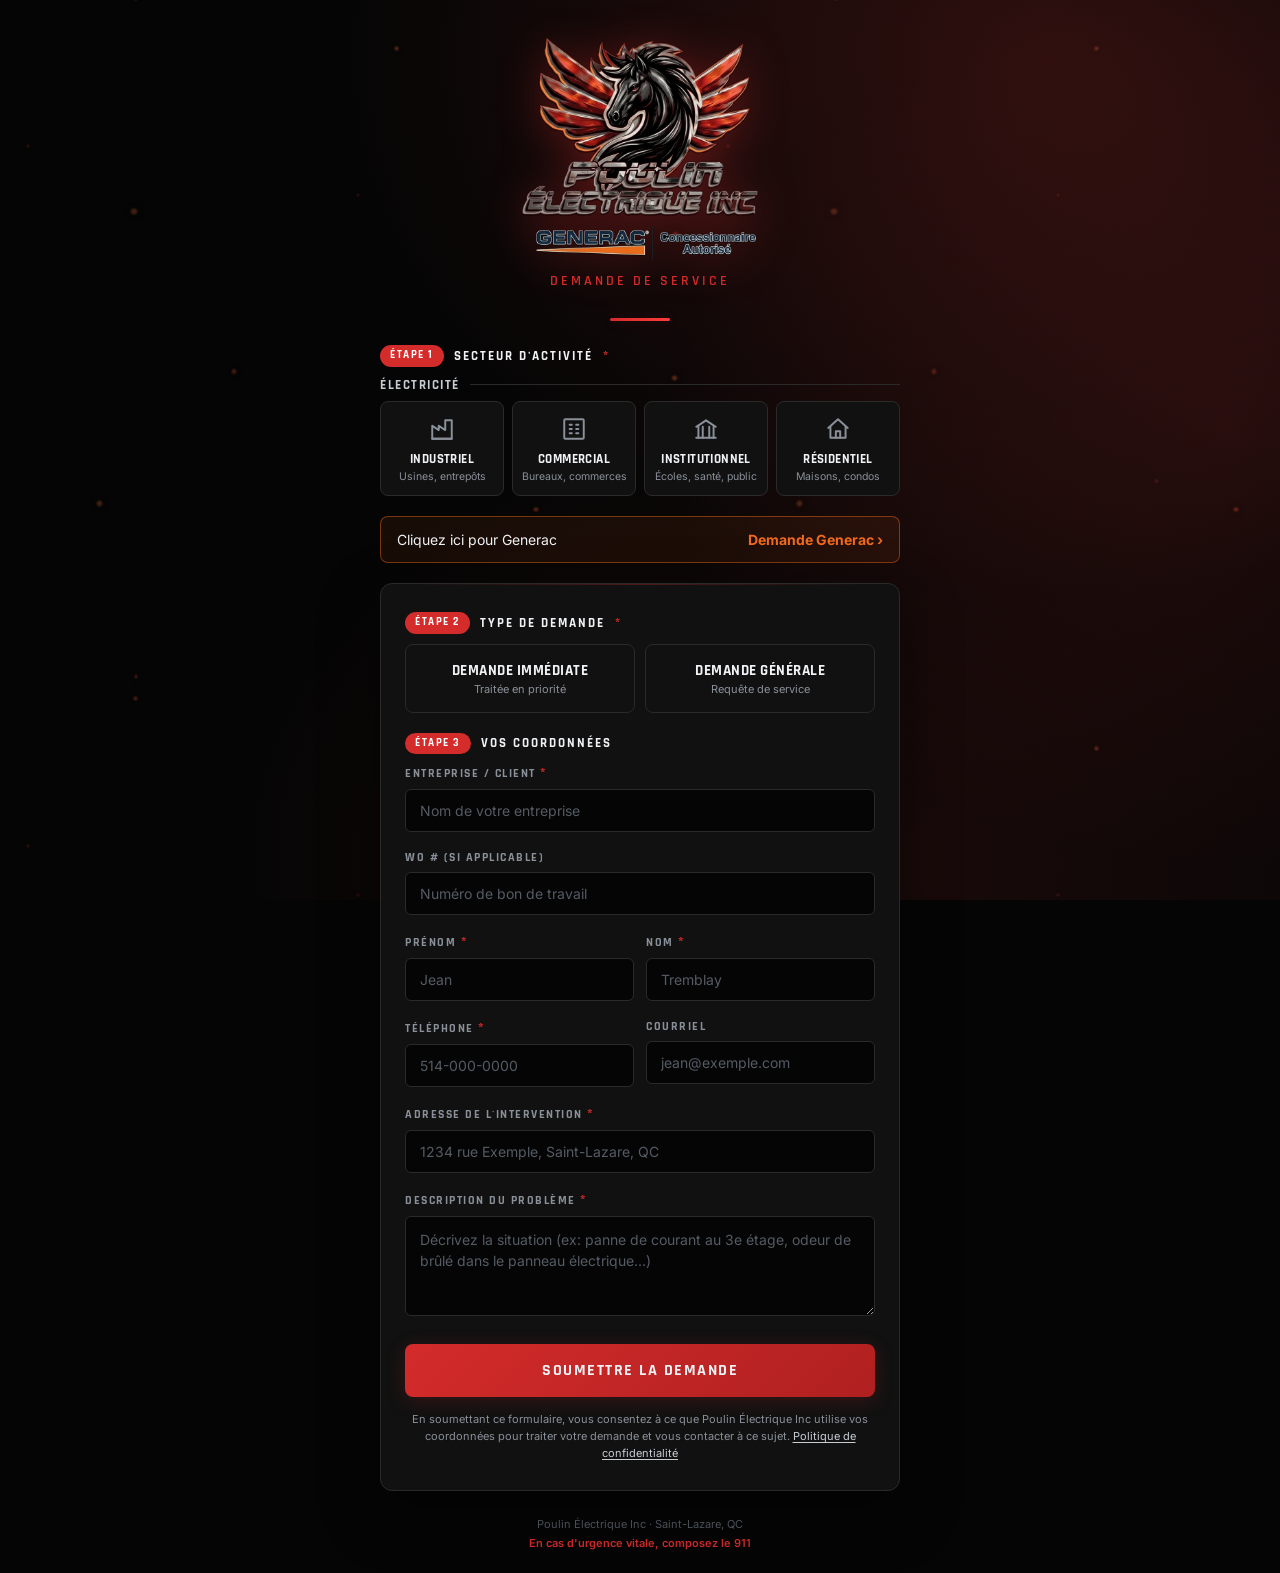
==== commit 3f4cd676: "Simplify the Generac service request into one compact form. Keep every field id and the n8n payload," ====
--- a/index.html
+++ b/index.html
@@ -4,7 +4,14 @@
 <meta charset="UTF-8">
 <meta name="viewport" content="width=device-width, initial-scale=1.0">
 <title>Poulin Électrique – Demande de service</title>
-<script>if (window.self !== window.top) document.documentElement.classList.add("embedded");</script>
+<script>
+  if (window.self !== window.top) document.documentElement.classList.add("embedded");
+  (function () {
+    var q = location.search;
+    var generac = /[?&]mode=generac(&|$)/.test(q) || /[?&]type=generac-/.test(q);
+    document.documentElement.classList.add(generac ? "mode-generac" : "mode-elec");
+  })();
+</script>
 <link href="https://fonts.googleapis.com/css2?family=Rajdhani:wght@400;500;600;700&family=Inter:wght@400;500;600&display=swap" rel="stylesheet">
 <style>
   :root {
@@ -519,6 +526,179 @@
   .generac-link { align-items: center; justify-content: space-between; gap: 12px; margin: 0 0 20px; padding: 14px 16px; border: 1px solid rgba(242, 107, 29, .45); border-radius: var(--radius); background: rgba(242, 107, 29, .08); color: var(--white); text-decoration: none; font-size: 14px; }
   .generac-link:hover { background: rgba(242, 107, 29, .14); }
   .generac-link__cta { color: #F26B1D; font-weight: 700; white-space: nowrap; }
+
+  /* 3 nov. 2026 — demande Generac : un seul formulaire compact (mode=generac) */
+  .gen-heading,
+  .gen-tagline { display: none; }
+
+  html.mode-generac,
+  html.mode-generac body,
+  html.embedded.mode-generac,
+  html.embedded.mode-generac body {
+    background-color: #101010 !important;
+    background-image: none !important;
+  }
+
+  html.mode-generac .container {
+    max-width: 620px;
+    margin-left: auto;
+    margin-right: auto;
+  }
+
+  html.mode-generac .header { margin-bottom: 22px; }
+
+  html.mode-generac .logo-img {
+    width: auto;
+    max-width: 240px;
+    max-height: 110px;
+    height: auto;
+    margin: 0 auto 12px;
+  }
+
+  html.mode-generac .subtitle,
+  html.mode-generac .accent-line { display: none; }
+
+  html.mode-generac .gen-heading {
+    display: block;
+    position: static;
+    width: auto;
+    height: auto;
+    margin: 0 0 8px;
+    overflow: visible;
+    clip: auto;
+    font-family: 'Rajdhani', sans-serif;
+    font-size: 26px;
+    font-weight: 700;
+    letter-spacing: 1.6px;
+    text-transform: uppercase;
+    color: #ECE8E1;
+    line-height: 1.15;
+  }
+
+  html.mode-generac .gen-tagline {
+    display: block;
+    max-width: 620px;
+    margin: 0 auto;
+    padding: 0 4px;
+    font-family: 'Inter', sans-serif;
+    font-size: 14px;
+    font-weight: 400;
+    line-height: 1.45;
+    letter-spacing: 0;
+    text-transform: none;
+    color: #ECE8E1;
+  }
+
+  html.mode-generac .pei-cols {
+    max-width: 620px;
+    margin: 0 auto;
+  }
+
+  html.mode-generac #sectorSection { display: none; }
+  html.mode-generac .pei-col--left { display: none; }
+  html.mode-generac .step-num { display: none; }
+  html.mode-generac .section-label--step3 { display: none; }
+
+  html.mode-generac #formCard {
+    display: flex;
+    flex-direction: column;
+    background: #171717;
+    border-color: #262626;
+    color: #ECE8E1;
+  }
+
+  html.mode-generac .form-card::before { display: none; }
+
+  html.mode-generac .section-label,
+  html.mode-generac label { color: #ECE8E1; }
+
+  html.mode-generac input,
+  html.mode-generac select,
+  html.mode-generac textarea {
+    background-color: #101010;
+    border-color: #262626;
+    color: #ECE8E1;
+  }
+
+  html.mode-generac #urgencySection { order: 1; margin-bottom: 16px; }
+  html.mode-generac #emergencyBanner { order: 2; }
+  html.mode-generac .section-label--step3 { order: 3; }
+  html.mode-generac .form-card > .row:has(#firstName) { order: 4; }
+  html.mode-generac .form-card > .row:has(#phone) { order: 5; }
+  html.mode-generac .form-card > .form-group:has(#address) { order: 6; }
+  html.mode-generac .optional-drawer { order: 7; }
+  html.mode-generac .form-card > .form-group:has(#description) { order: 8; }
+  html.mode-generac #submitBtn { order: 9; }
+  html.mode-generac .form-card > .consent { order: 10; }
+
+  html.mode-generac .optional-drawer {
+    margin: 2px 0 18px;
+    border: 1px solid #262626;
+    border-left: 3px solid #D63A34;
+    border-radius: 8px;
+    background: #101010;
+    overflow: hidden;
+  }
+
+  html.mode-generac .optional-drawer[open] { border-left-color: #F48F20; }
+
+  html.mode-generac .optional-drawer > summary {
+    list-style: none;
+    cursor: pointer;
+    padding: 14px 16px;
+    color: #ECE8E1;
+    background: #171717;
+    font-family: 'Rajdhani', sans-serif;
+    font-size: 15px;
+    font-weight: 700;
+    letter-spacing: 0.2px;
+    line-height: 1.35;
+    border-bottom: 1px solid transparent;
+    transition: padding 0.2s ease, background 0.2s ease, color 0.2s ease, border-color 0.2s ease;
+  }
+
+  html.mode-generac .optional-drawer > summary::-webkit-details-marker { display: none; }
+  html.mode-generac .optional-drawer > summary::marker { content: ""; }
+
+  html.mode-generac .optional-drawer > summary:hover,
+  html.mode-generac .optional-drawer[open] > summary { color: #F48F20; }
+
+  html.mode-generac .optional-drawer[open] > summary {
+    border-bottom-color: #262626;
+    padding: 14px 16px 12px;
+  }
+
+  html.mode-generac .optional-drawer > summary:focus-visible {
+    outline: 2px solid #F48F20;
+    outline-offset: -2px;
+  }
+
+  html.mode-generac .optional-drawer__body { padding: 16px 16px 2px; }
+
+  /* Électricité : le tiroir reste ouvert et sans habillage, les champs gardent leur place */
+  html.mode-elec .optional-drawer {
+    border: 0;
+    background: transparent;
+    margin: 0;
+    padding: 0;
+  }
+  html.mode-elec .optional-drawer > summary { display: none; }
+  html.mode-elec .optional-drawer__body { padding: 0; margin: 0; }
+
+  @media (min-width: 1000px) {
+    html.embedded.mode-generac .container { max-width: 620px; }
+    html.embedded.mode-generac .pei-cols {
+      display: block;
+      max-width: 620px;
+      margin: 0 auto;
+    }
+  }
+
+  @media (max-width: 480px) {
+    html.mode-generac .gen-heading { font-size: 22px; letter-spacing: 1px; }
+    html.mode-generac .logo-img { max-height: 96px; }
+    html.mode-generac .optional-drawer > summary { padding: 12px 14px; }
+  }
 </style>
 </head>
 <body>
@@ -526,7 +706,9 @@
 <div class="container">
   <div class="header">
     <img src="[data-uri]" alt="Poulin Électrique Inc" class="logo-img">
-    <h1 class="sr-only">Poulin Électrique Inc</h1>
+    <p class="sr-only">Poulin Électrique Inc</p>
+    <h1 class="gen-heading">Demande de service Generac</h1>
+    <p class="gen-tagline">Entretien, réparation ou panne ? Même si votre génératrice Generac a été installée par quelqu'un d'autre, nous sommes certifiés pour la réparer.</p>
     <div class="subtitle">Demande de service</div>
   </div>
 
@@ -584,41 +766,74 @@
 
   <a class="generac-link" id="generacLink" href="https://www.poulinelectrique.com/generac-entretien-et-reparations#formulaire" target="_top"><span>Cliquez ici pour Generac</span><span class="generac-link__cta">Demande Generac ›</span></a>
 
-  <div class="urgency-section" id="urgencySection">
-    <div class="section-label"><span class="step-num">Étape 2</span>Type de demande <span style="color:var(--red)">*</span></div>
-    <div class="urgency-options">
-      <div class="urgency-option emergency" onclick="selectUrgency('emergency', this)">
-                <div class="urgency-text">Demande immédiate</div>
-        <div class="urgency-desc">Traitée en priorité</div>
-      </div>
-      <div class="urgency-option non-emergency" onclick="selectUrgency('non-emergency', this)">
-                <div class="urgency-text">Demande générale</div>
-        <div class="urgency-desc">Requête de service</div>
+  </div>
+  <div class="pei-col pei-col--right">
+  <div class="form-card" id="formCard">
+    <div class="urgency-section" id="urgencySection">
+      <div class="section-label"><span class="step-num">Étape 2</span><span class="lbl-elec">Type de demande</span><span class="lbl-gen">Priorité de la demande</span> <span style="color:var(--red)">*</span></div>
+      <div class="urgency-options">
+        <div class="urgency-option emergency" onclick="selectUrgency('emergency', this)">
+                  <div class="urgency-text">Demande immédiate</div>
+          <div class="urgency-desc">Traitée en priorité</div>
+        </div>
+        <div class="urgency-option non-emergency" onclick="selectUrgency('non-emergency', this)">
+                  <div class="urgency-text">Demande générale</div>
+          <div class="urgency-desc">Requête de service</div>
+        </div>
       </div>
     </div>
-  </div>
-
-  <div class="emergency-banner" id="emergencyBanner">
-    <svg viewBox="0 0 24 24"><path d="M12 2C6.48 2 2 6.48 2 12s4.48 10 10 10 10-4.48 10-10S17.52 2 12 2zm1 15h-2v-2h2v2zm0-4h-2V7h2v6z"/></svg>
-    <div class="eb-body">
-      <span class="eb-elec">Un membre de l'équipe sera avisé immédiatement par SMS. Nous tenterons de communiquer avec vous dans les 24 heures.</span>
-      <span class="eb-gen">Alex et l'équipe Generac recevront votre demande immédiate par texto et par courriel.</span>
-      <strong class="eb-911">Danger pour la sécurité ou vies en jeu ? Composez le 911. Nous ne sommes pas un service d'urgence.</strong>
+
+    <div class="emergency-banner" id="emergencyBanner">
+      <svg viewBox="0 0 24 24"><path d="M12 2C6.48 2 2 6.48 2 12s4.48 10 10 10 10-4.48 10-10S17.52 2 12 2zm1 15h-2v-2h2v2zm0-4h-2V7h2v6z"/></svg>
+      <div class="eb-body">
+        <span class="eb-elec">Un membre de l'équipe sera avisé immédiatement par SMS. Nous tenterons de communiquer avec vous dans les 24 heures.</span>
+        <span class="eb-gen">Alex et l'équipe Generac recevront votre demande immédiate par texto et par courriel.</span>
+        <strong class="eb-911">Danger pour la sécurité ou vies en jeu ? Composez le 911. Nous ne sommes pas un service d'urgence.</strong>
+      </div>
     </div>
-  </div>
-  </div>
-  <div class="pei-col pei-col--right">
-  <div class="section-label section-label--step3"><span class="step-num step-num--3">Étape 3</span><span class="step-num step-num--2">Étape 2</span>Vos coordonnées</div>
-  <div class="form-card" id="formCard">
-    <div class="form-group">
-      <label id="companyLabel">Entreprise / Client <span class="req">*</span></label>
-      <input type="text" id="company" placeholder="Nom de votre entreprise">
-    </div>
-
-    <div class="form-group" id="workOrderGroup">
-      <label>WO # (si applicable)</label>
-      <input type="text" id="workOrder" placeholder="Numéro de bon de travail">
-    </div>
+
+    <div class="section-label section-label--step3"><span class="step-num step-num--3">Étape 3</span><span class="step-num step-num--2">Étape 2</span>Vos coordonnées</div>
+
+    <details class="optional-drawer" open>
+      <summary>+ Ajouter la génératrice, la formule et l'entreprise (facultatif)</summary>
+      <div class="optional-drawer__body">
+        <div class="form-group">
+          <label id="companyLabel">Entreprise / Client <span class="req">*</span></label>
+          <input type="text" id="company" placeholder="Nom de votre entreprise">
+        </div>
+
+        <div class="form-group" id="workOrderGroup">
+          <label>WO # (si applicable)</label>
+          <input type="text" id="workOrder" placeholder="Numéro de bon de travail">
+        </div>
+
+        <!-- Génératrice existante : affiché seulement pour « Generac – Demande de service » -->
+        <div id="generacGroup" class="hidden" style="margin-bottom:18px">
+          <div class="form-group">
+            <label for="genPlan">Formule souhaitée</label>
+            <select id="genPlan"><option value="">Choisir…</option><option>À la visite</option><option>Entretien annuel</option><option>Entretien et surveillance</option><option>Je ne sais pas encore</option></select>
+          </div>
+          <div class="form-group">
+            <label for="genModel">Modèle ou numéro de série <span style="color:var(--silver-dim);font-weight:400">(si connu)</span></label>
+            <input type="text" id="genModel" placeholder="Sur la plaque signalétique, sous le couvercle">
+          </div>
+          <div class="row">
+            <div class="form-group">
+              <label for="genInstaller">Installée par</label>
+              <select id="genInstaller"><option value="">Choisir…</option><option>Poulin Électrique</option><option>Un autre installateur</option><option>Je ne sais pas</option></select>
+            </div>
+            <div class="form-group">
+              <label for="genWarranty">Sous garantie ?</label>
+              <select id="genWarranty"><option value="">Choisir…</option><option>Oui</option><option>Non</option><option>Je ne sais pas</option></select>
+            </div>
+          </div>
+          <div class="form-group">
+            <label for="genMobileLink">Surveillance Mobile Link</label>
+            <select id="genMobileLink"><option value="">Choisir…</option><option>Oui, activée</option><option>Non</option><option>Je ne sais pas</option></select>
+          </div>
+        </div>
+      </div>
+    </details>
 
     <div class="row">
       <div class="form-group">
@@ -647,32 +862,7 @@
       <input type="text" id="address" placeholder="1234 rue Exemple, Saint-Lazare, QC">
     </div>
 
-    <!-- Génératrice existante : affiché seulement pour « Generac – Demande de service » -->
-    <div id="generacGroup" class="hidden" style="margin-bottom:18px">
-      <div class="form-group">
-        <label for="genPlan">Formule souhaitée</label>
-        <select id="genPlan"><option value="">Choisir…</option><option>À la visite</option><option>Entretien annuel</option><option>Entretien et surveillance</option><option>Je ne sais pas encore</option></select>
-      </div>
-      <div class="form-group">
-        <label for="genModel">Modèle ou numéro de série <span style="color:var(--silver-dim);font-weight:400">(si connu)</span></label>
-        <input type="text" id="genModel" placeholder="Sur la plaque signalétique, sous le couvercle">
-      </div>
-      <div class="row">
-        <div class="form-group">
-          <label for="genInstaller">Installée par</label>
-          <select id="genInstaller"><option value="">Choisir…</option><option>Poulin Électrique</option><option>Un autre installateur</option><option>Je ne sais pas</option></select>
-        </div>
-        <div class="form-group">
-          <label for="genWarranty">Sous garantie ?</label>
-          <select id="genWarranty"><option value="">Choisir…</option><option>Oui</option><option>Non</option><option>Je ne sais pas</option></select>
-        </div>
-      </div>
-      <div class="form-group">
-        <label for="genMobileLink">Surveillance Mobile Link</label>
-        <select id="genMobileLink"><option value="">Choisir…</option><option>Oui, activée</option><option>Non</option><option>Je ne sais pas</option></select>
-      </div>
-    </div>
-        <div class="form-group">
+    <div class="form-group">
       <label id="descLabel">Description du problème <span class="req">*</span></label>
       <textarea id="description" placeholder="Décrivez la situation (ex: panne de courant au 3e étage, odeur de brûlé dans le panneau électrique...)"></textarea>
     </div>
@@ -727,6 +917,10 @@
   const PEI_PARAMS = new URLSearchParams(location.search);
   const MODE = (PEI_PARAMS.get('mode') === 'generac' || /^generac-/.test(PEI_PARAMS.get('type') || '')) ? 'generac' : 'elec';
   document.documentElement.classList.add('mode-' + MODE);
+  if (MODE === 'generac') {
+    var optionalDrawer = document.querySelector('details.optional-drawer');
+    if (optionalDrawer) optionalDrawer.removeAttribute('open');
+  }
   const PLANS = { visite: 'À la visite', annuel: 'Entretien annuel', surveillance: 'Entretien et surveillance' };
   const UI = {
     fr: {
@@ -753,6 +947,10 @@
   // Textes fixes de la page : français → anglais
   const STATIC_EN = {
     'Demande de service': 'Service request',
+    'Demande de service Generac': 'Generac service request',
+    'Priorité de la demande': 'Request priority',
+    "Entretien, réparation ou panne ? Même si votre génératrice Generac a été installée par quelqu'un d'autre, nous sommes certifiés pour la réparer.": 'Maintenance, repair, or breakdown? Even if your Generac generator was installed by someone else, we are certified to repair it.',
+    "+ Ajouter la génératrice, la formule et l'entreprise (facultatif)": '+ Add Generator, Plan & Company Details (Optional)',
     'Secteur d\'activité': 'Sector',
     'Électricité': 'Electrical',
     'Industriel': 'Industrial', 'Usines, entrepôts': 'Factories, warehouses',
@@ -819,7 +1017,9 @@
 
   function applyLang() {
     document.documentElement.lang = LANG === 'en' ? 'en-CA' : 'fr-CA';
-    document.title = L('title');
+    document.title = MODE === 'generac'
+      ? (LANG === 'en' ? 'Poulin Électrique – Generac Service Request' : 'Poulin Électrique – Demande de service Generac')
+      : L('title');
     translateStatic();
     if (selectedSector) setCopy(selectedSector.key, selectedSector.division); else setCopy('industriel', 'electricite');
     setButton();
@@ -1018,6 +1218,7 @@
 
       // Success — show confirmation
       showSuccess(ref, selectedUrgency);
+      notifyLeadSubmitted(selectedSector && selectedSector.division);
 
     } catch (err) {
       console.error('Webhook error:', err);
@@ -1036,6 +1237,32 @@
 
       // Remove error after 5s
       setTimeout(() => errorBanner.remove(), 5000);
+    }
+  }
+
+  // Suivi des demandes (26 oct. 2026) : prévient la page parente (poulinelectrique.com) qu'une demande a été envoyée.
+  // Aucun renseignement personnel n'est transmis, seulement le type de demande ('generac' ou 'electricite').
+  var POULIN_PARENT_ORIGINS = [
+    'https://www.poulinelectrique.com',
+    'https://poulinelectrique.com',
+    'https://en.poulinelectrique.com'
+  ];
+
+  function notifyLeadSubmitted(formType) {
+    try {
+      var parentOrigin = '';
+      if (window.location.ancestorOrigins && window.location.ancestorOrigins.length) {
+        parentOrigin = window.location.ancestorOrigins[0];
+      } else if (document.referrer) {
+        parentOrigin = new URL(document.referrer).origin;
+      }
+      if (POULIN_PARENT_ORIGINS.indexOf(parentOrigin) === -1) return;
+      window.parent.postMessage(
+        { source: 'poulin-form', event: 'lead_submitted', form: formType || 'unknown' },
+        parentOrigin
+      );
+    } catch (err) {
+      // Le suivi ne doit jamais empêcher l'envoi du formulaire.
     }
   }
 
@@ -1077,6 +1304,11 @@
     if (t && /^[a-z-]+$/.test(t)) {
       var el = document.querySelector('.sector-option[onclick*="\'' + t + '\'"]');
       if (el) el.click();
+    }
+    // Étape 1 masquée en mode Generac : le secteur reste présélectionné pour le webhook.
+    if (MODE === 'generac' && !selectedSector) {
+      var gsDefault = document.querySelector('.sector-option[onclick*="\'generac-service\'"]');
+      if (gsDefault) gsDefault.click();
     }
     var p = new URLSearchParams(location.search).get('plan'), sel = document.getElementById('genPlan');
     if (sel && PLANS[p]) sel.value = PLANS[p];
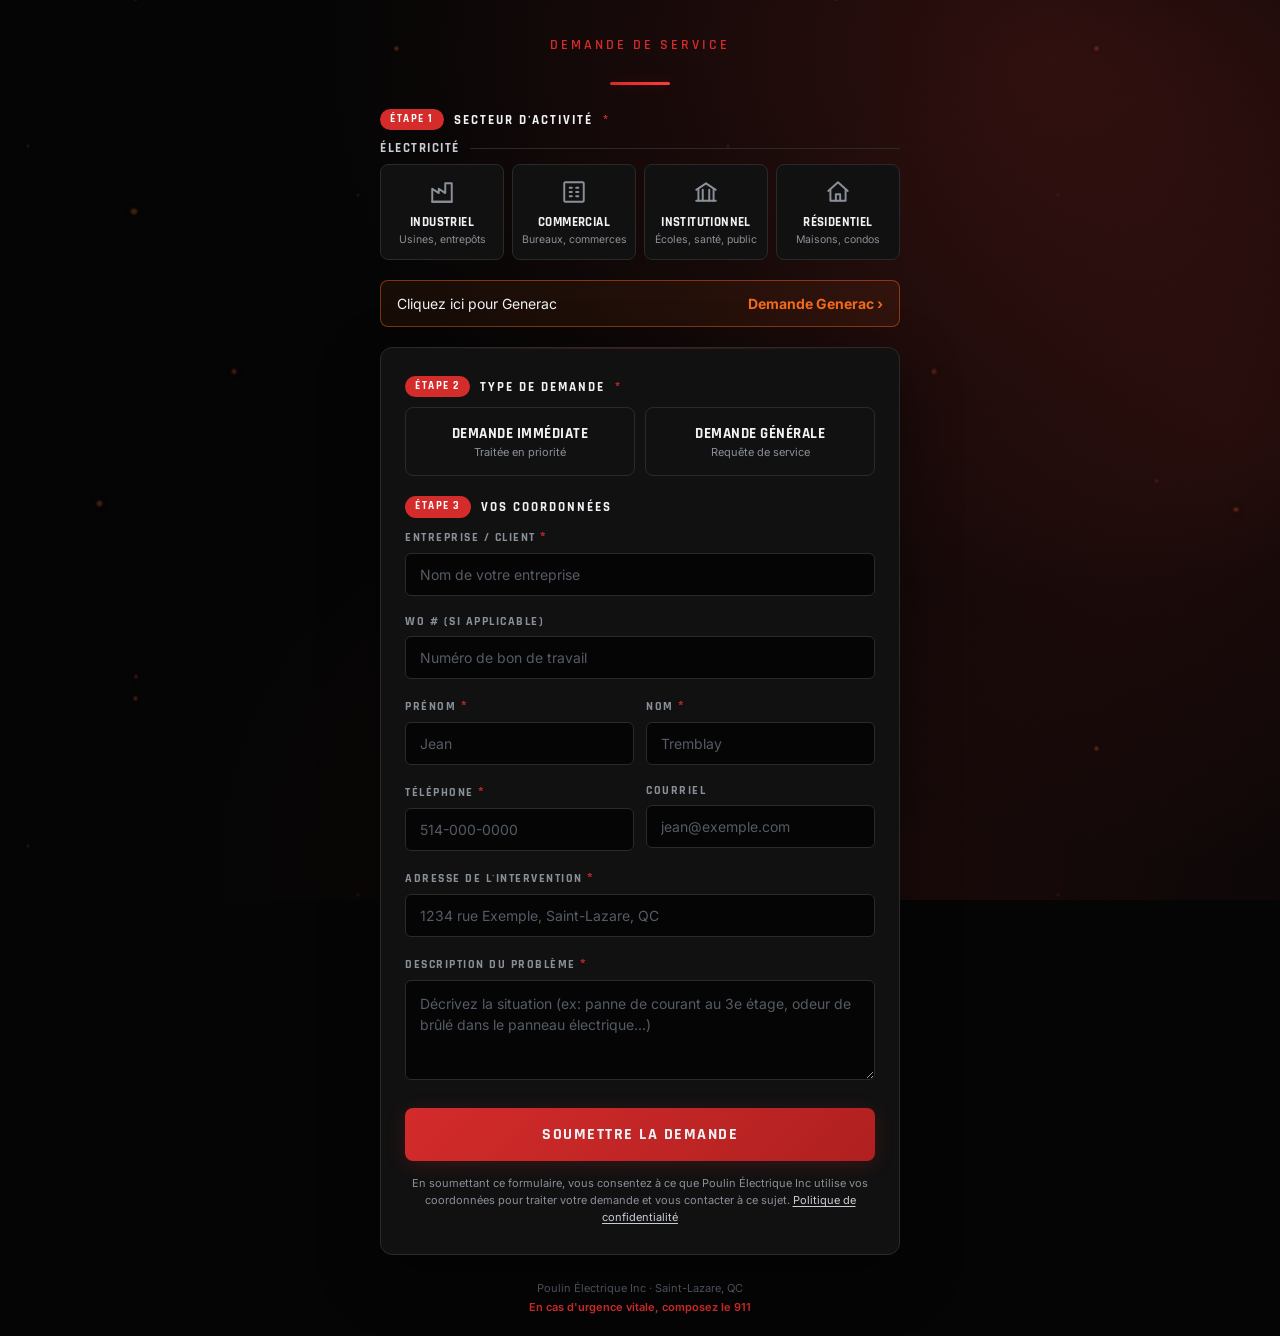
==== commit 0d6b107d: "Remove the Poulin horse from the service request header. The electrical form now opens on Demande de" ====
--- a/index.html
+++ b/index.html
@@ -79,16 +79,6 @@
     margin-bottom: 28px;
   }
 
-  .logo-img {
-    width: 240px;
-    max-width: 85%;
-    height: auto;
-    display: block;
-    margin: 0 auto 10px;
-    filter: drop-shadow(0 6px 22px rgba(212, 43, 43, 0.35));
-  }
-
-  /* the wordmark already carries the name; keep the h1 for screen readers only */
   .sr-only {
     position: absolute;
     width: 1px;
@@ -503,7 +493,6 @@
     .sector-options { grid-template-columns: 1fr 1fr; }
     .sector-group--generac .sector-group__title em { font-size: 10.5px; letter-spacing: .8px; }
     .header h1 { font-size: 22px; letter-spacing: 1.5px; }
-    .logo-img { width: 190px; }
   }
 
   /* 26 sept. 2026 — intégré sur grand écran : le formulaire occupe toute la largeur, en 2 colonnes */
@@ -547,12 +536,13 @@
 
   html.mode-generac .header { margin-bottom: 22px; }
 
-  html.mode-generac .logo-img {
-    width: auto;
-    max-width: 240px;
-    max-height: 110px;
+  .gen-logo { display: none; }
+
+  html.mode-generac .gen-logo {
+    display: block;
+    width: min(100%, 540px);
     height: auto;
-    margin: 0 auto 12px;
+    margin: 4px auto 16px;
   }
 
   html.mode-generac .subtitle,
@@ -696,7 +686,6 @@
 
   @media (max-width: 480px) {
     html.mode-generac .gen-heading { font-size: 22px; letter-spacing: 1px; }
-    html.mode-generac .logo-img { max-height: 96px; }
     html.mode-generac .optional-drawer > summary { padding: 12px 14px; }
   }
 </style>
@@ -705,7 +694,7 @@
 
 <div class="container">
   <div class="header">
-    <img src="[data-uri]" alt="Poulin Électrique Inc" class="logo-img">
+    <img src="generac-concessionnaire-autorise.png" alt="Generac, concessionnaire autorisé" class="gen-logo">
     <p class="sr-only">Poulin Électrique Inc</p>
     <h1 class="gen-heading">Demande de service Generac</h1>
     <p class="gen-tagline">Entretien, réparation ou panne ? Même si votre génératrice Generac a été installée par quelqu'un d'autre, nous sommes certifiés pour la réparer.</p>
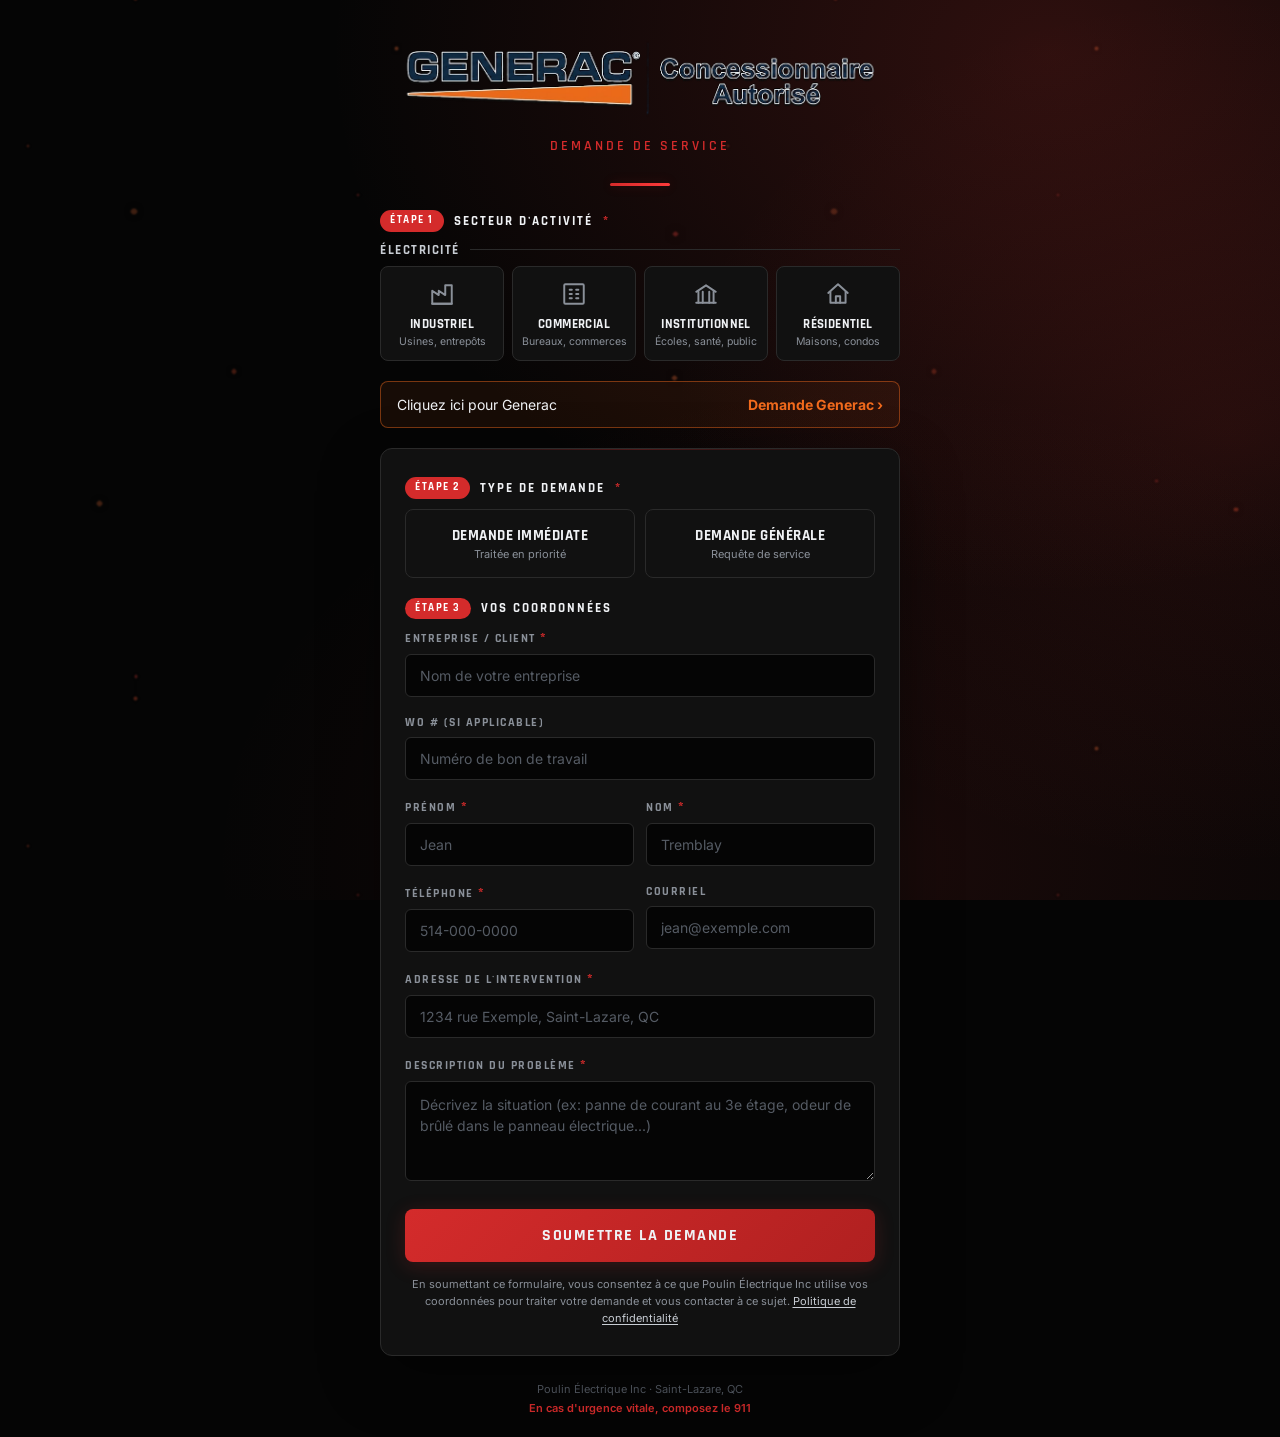
==== commit 37c78a7d: "Show the Generac dealer lockup on every service request header. The electrical form had no mark afte" ====
--- a/index.html
+++ b/index.html
@@ -536,12 +536,15 @@
 
   html.mode-generac .header { margin-bottom: 22px; }
 
-  .gen-logo { display: none; }
+  .gen-logo {
+    display: block;
+    width: min(100%, 480px);
+    height: auto;
+    margin: 0 auto 14px;
+  }
 
   html.mode-generac .gen-logo {
-    display: block;
     width: min(100%, 540px);
-    height: auto;
     margin: 4px auto 16px;
   }
 
